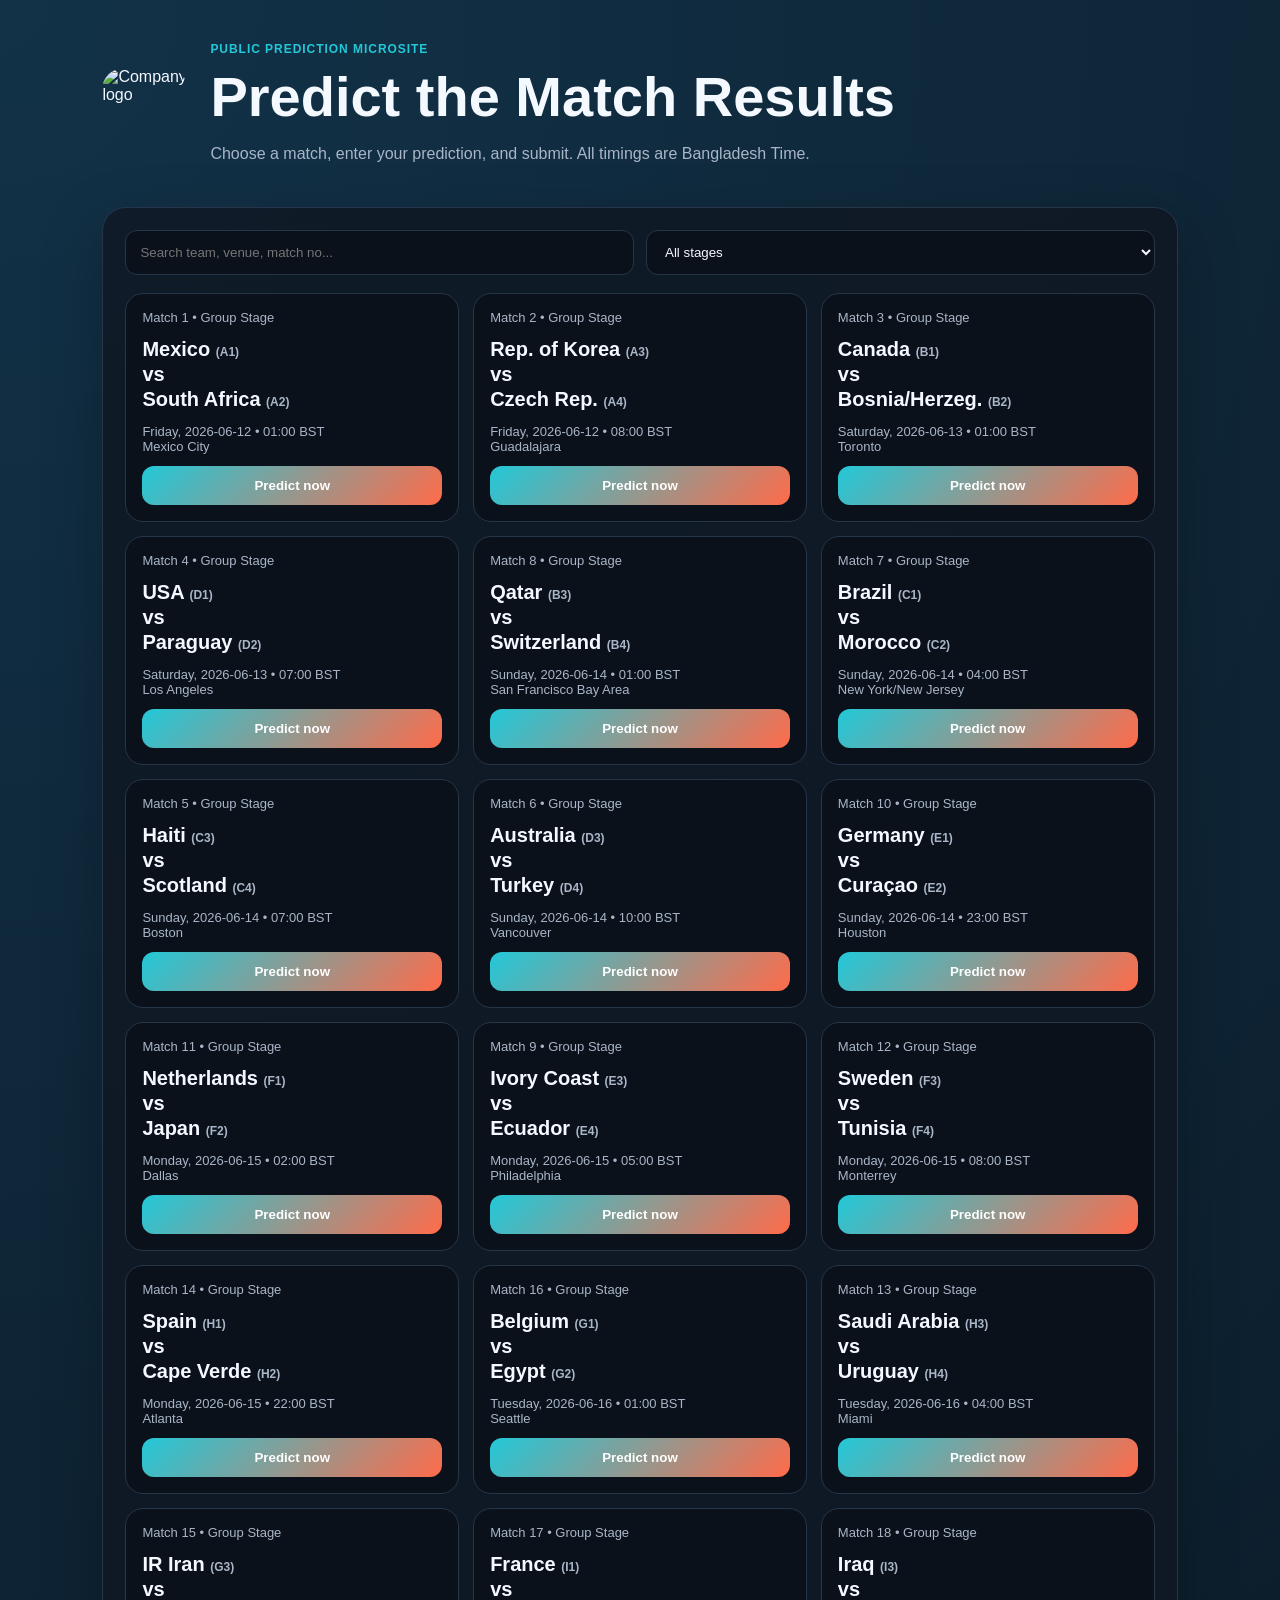
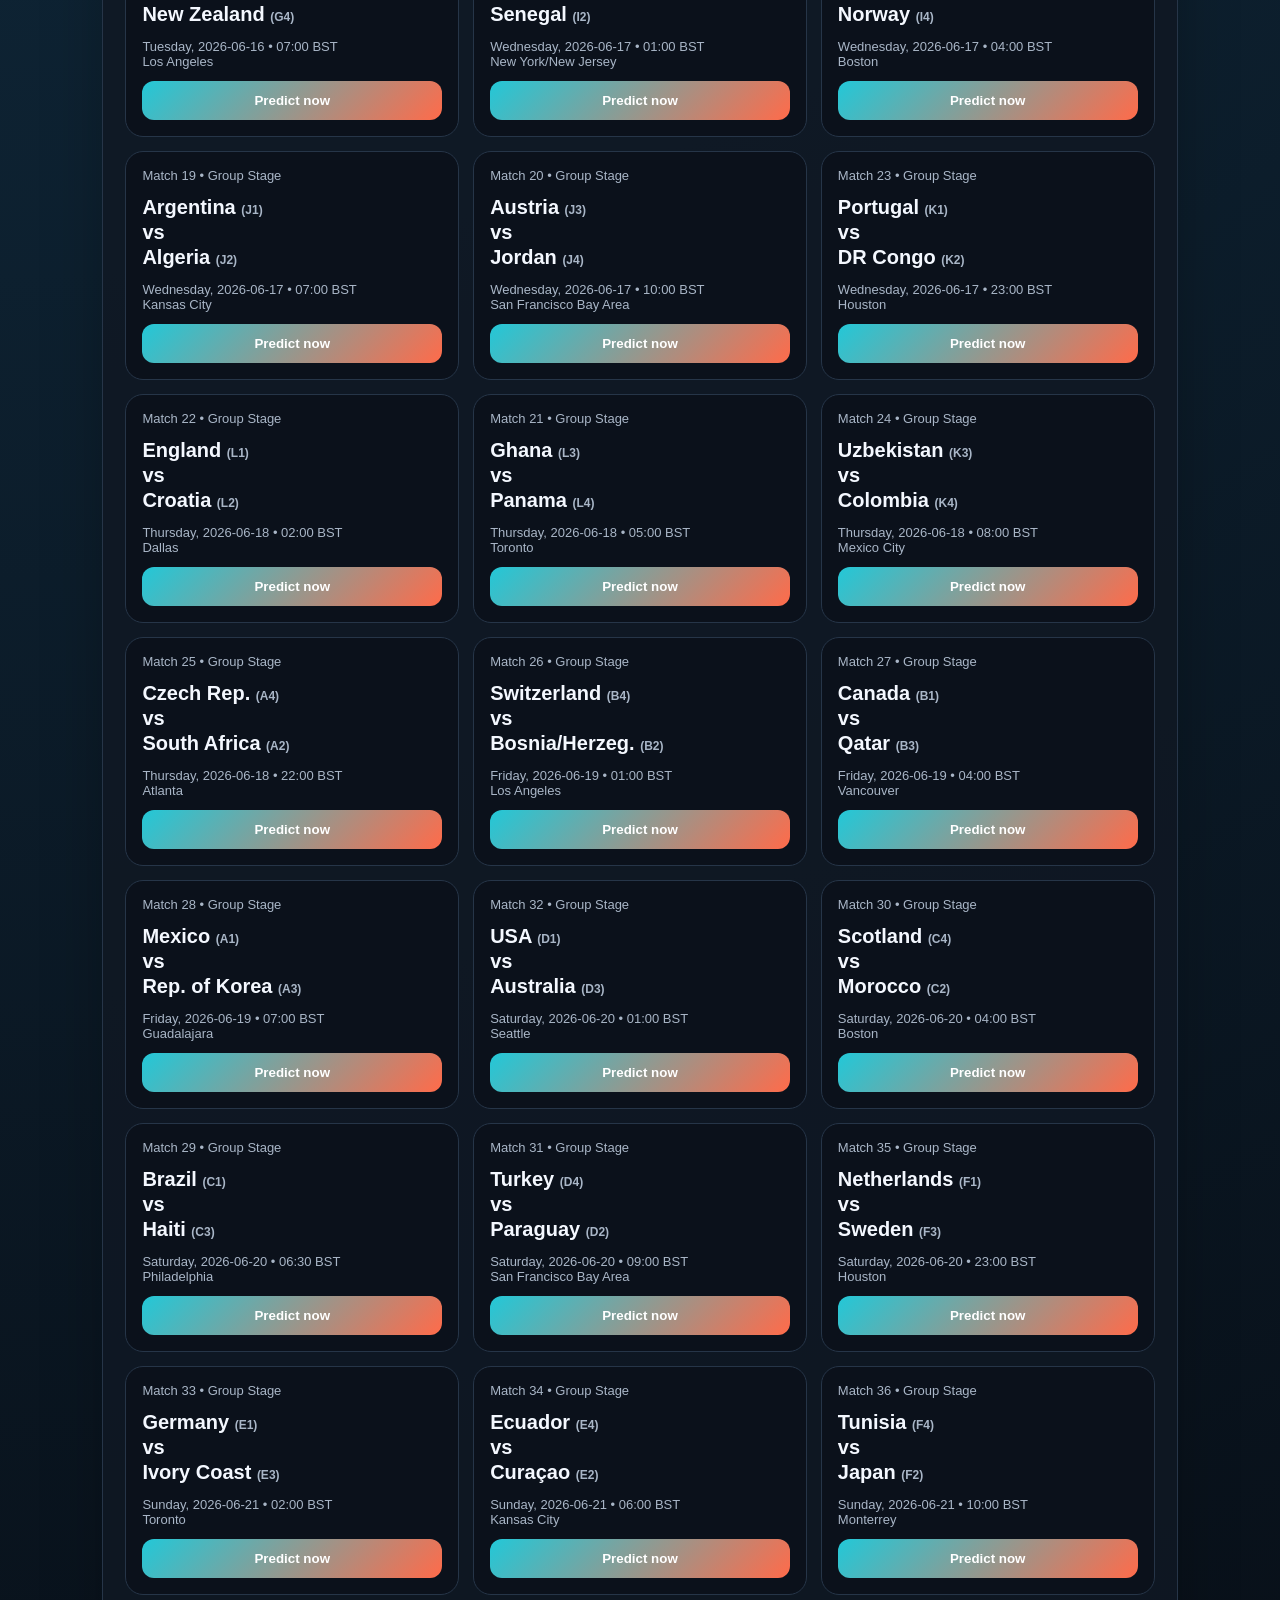
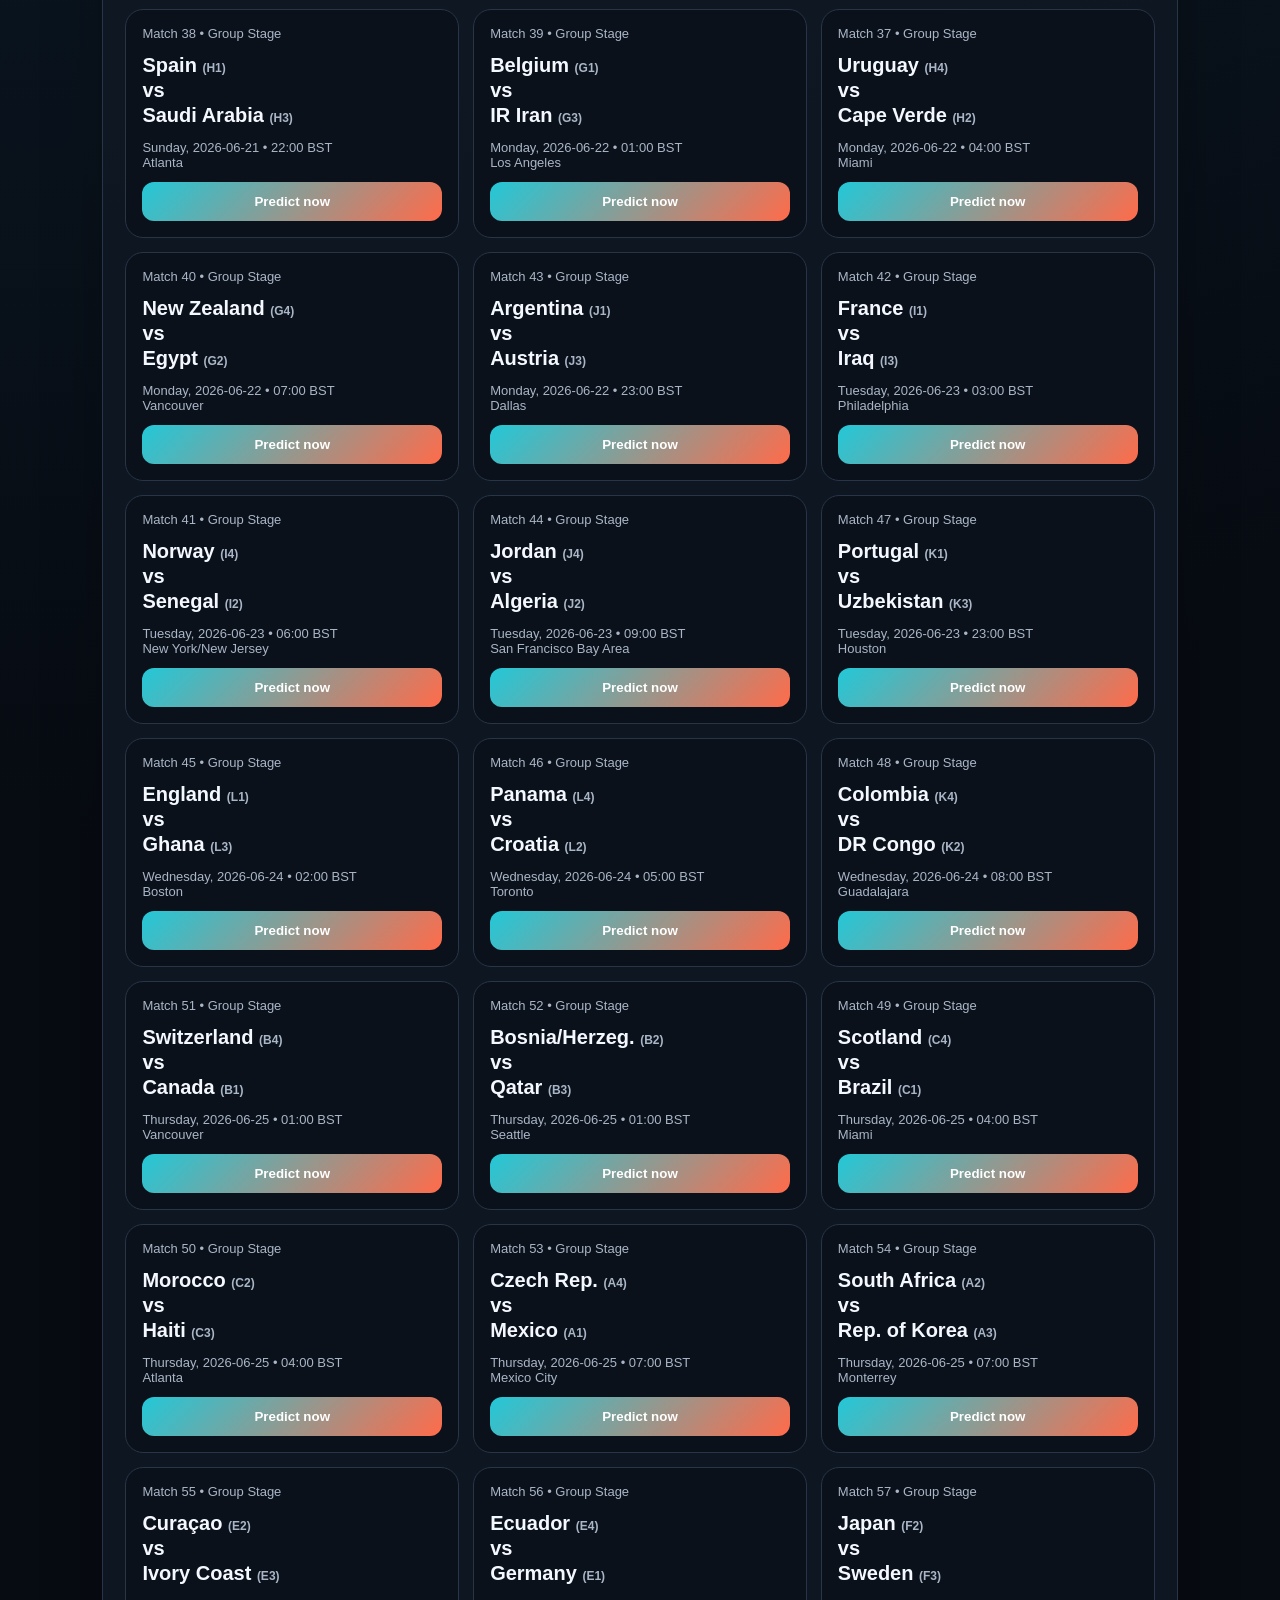
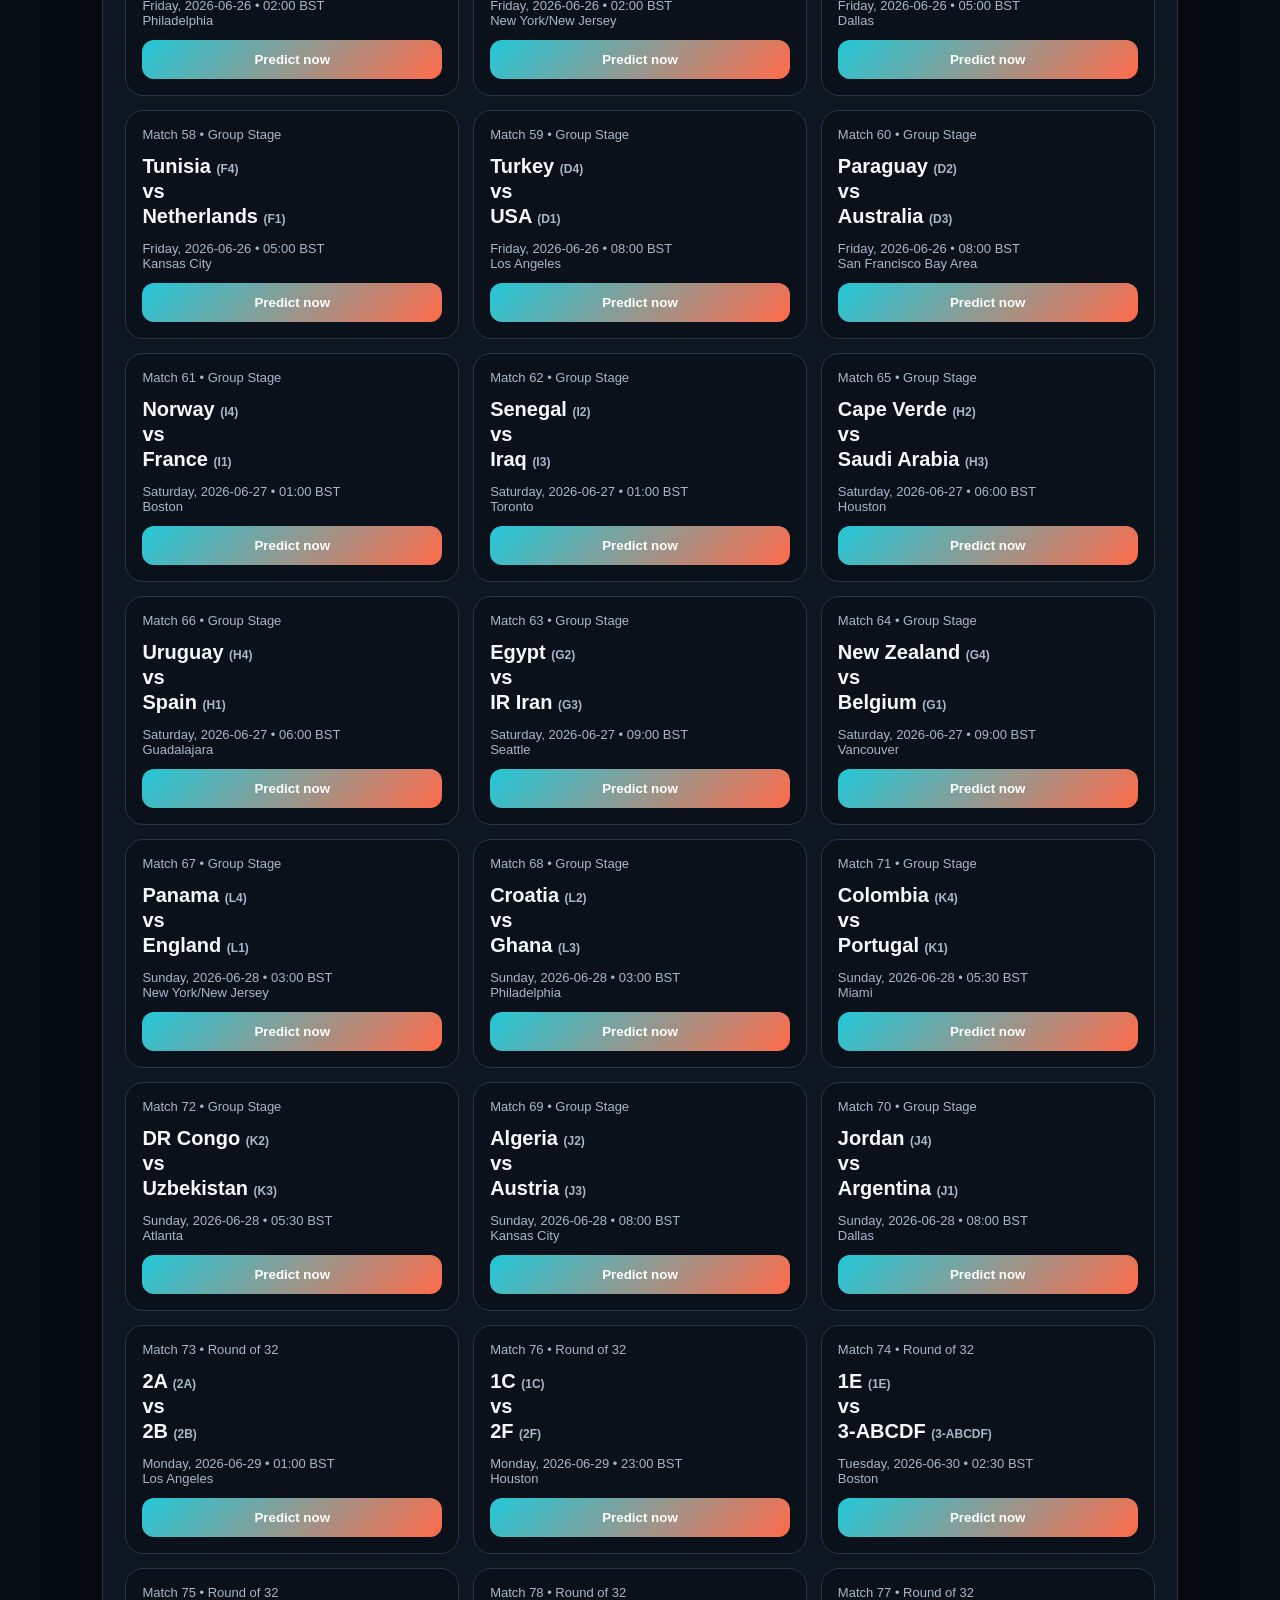
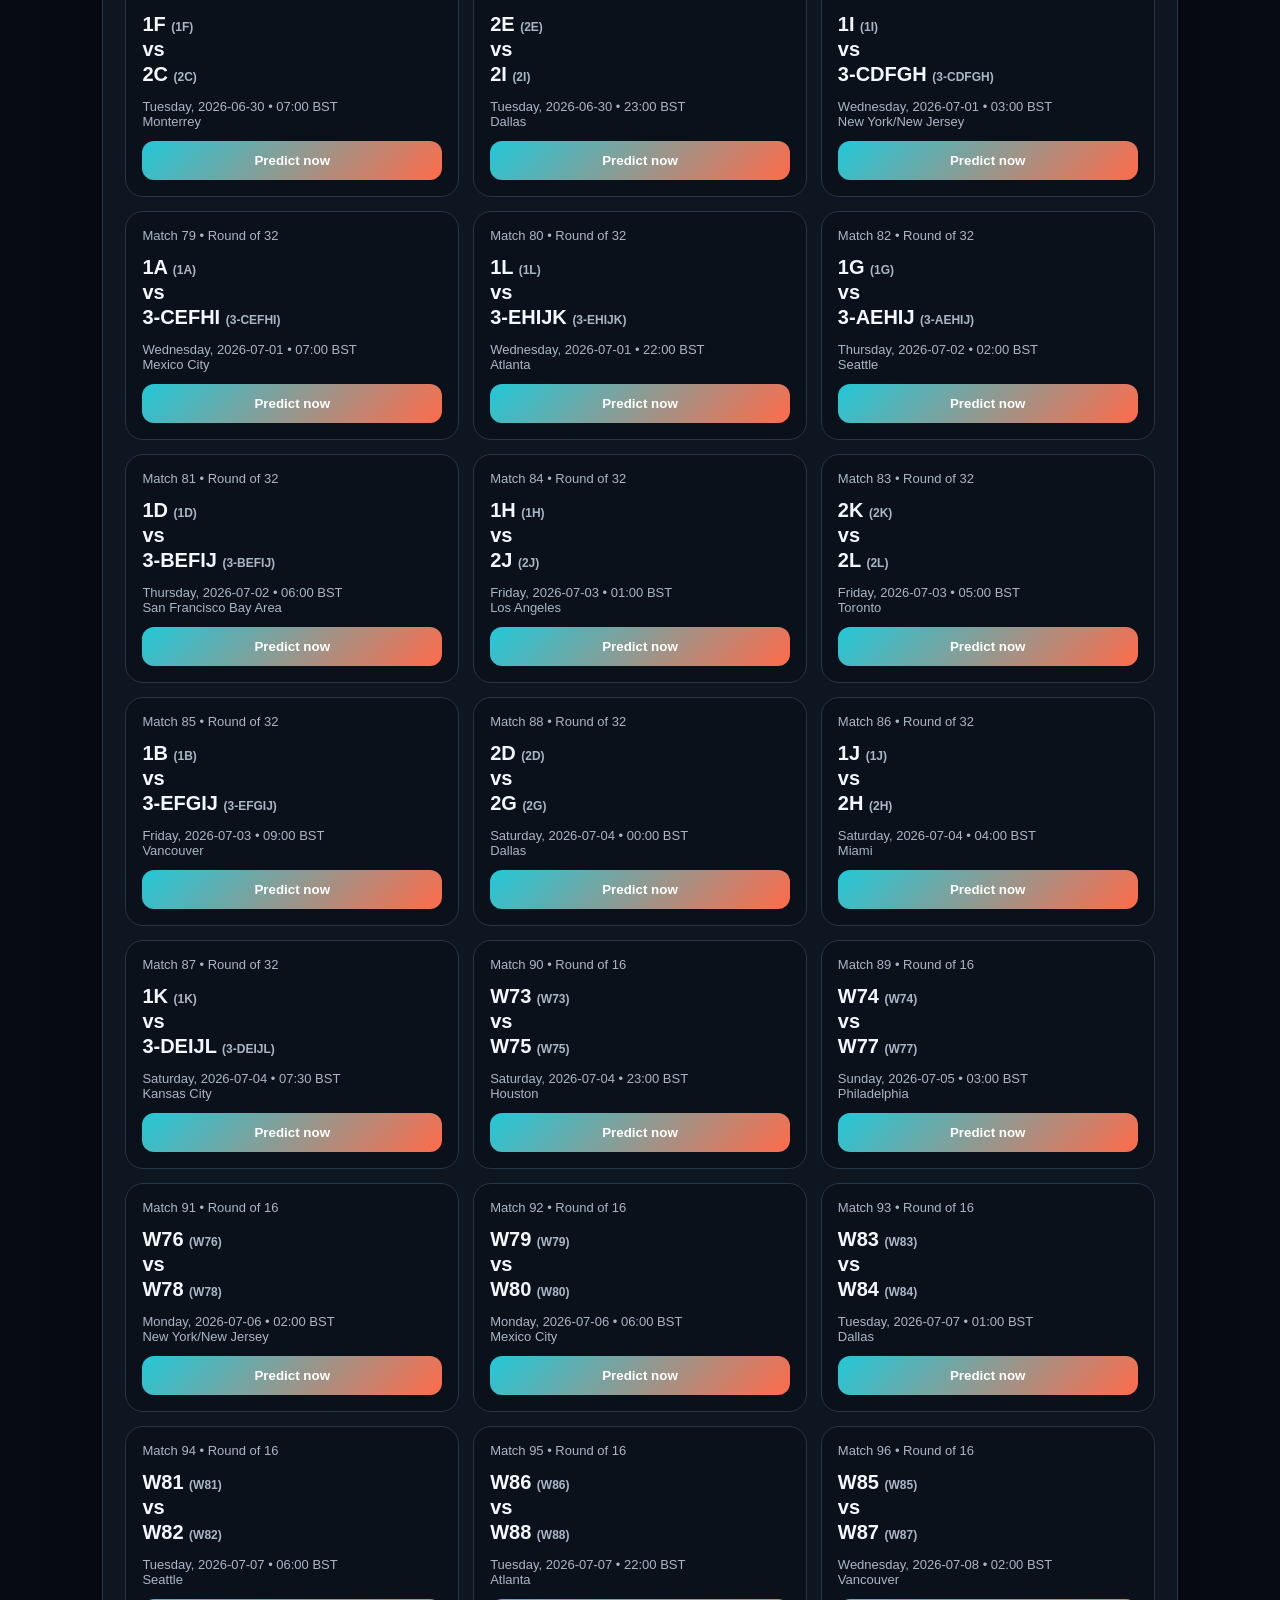
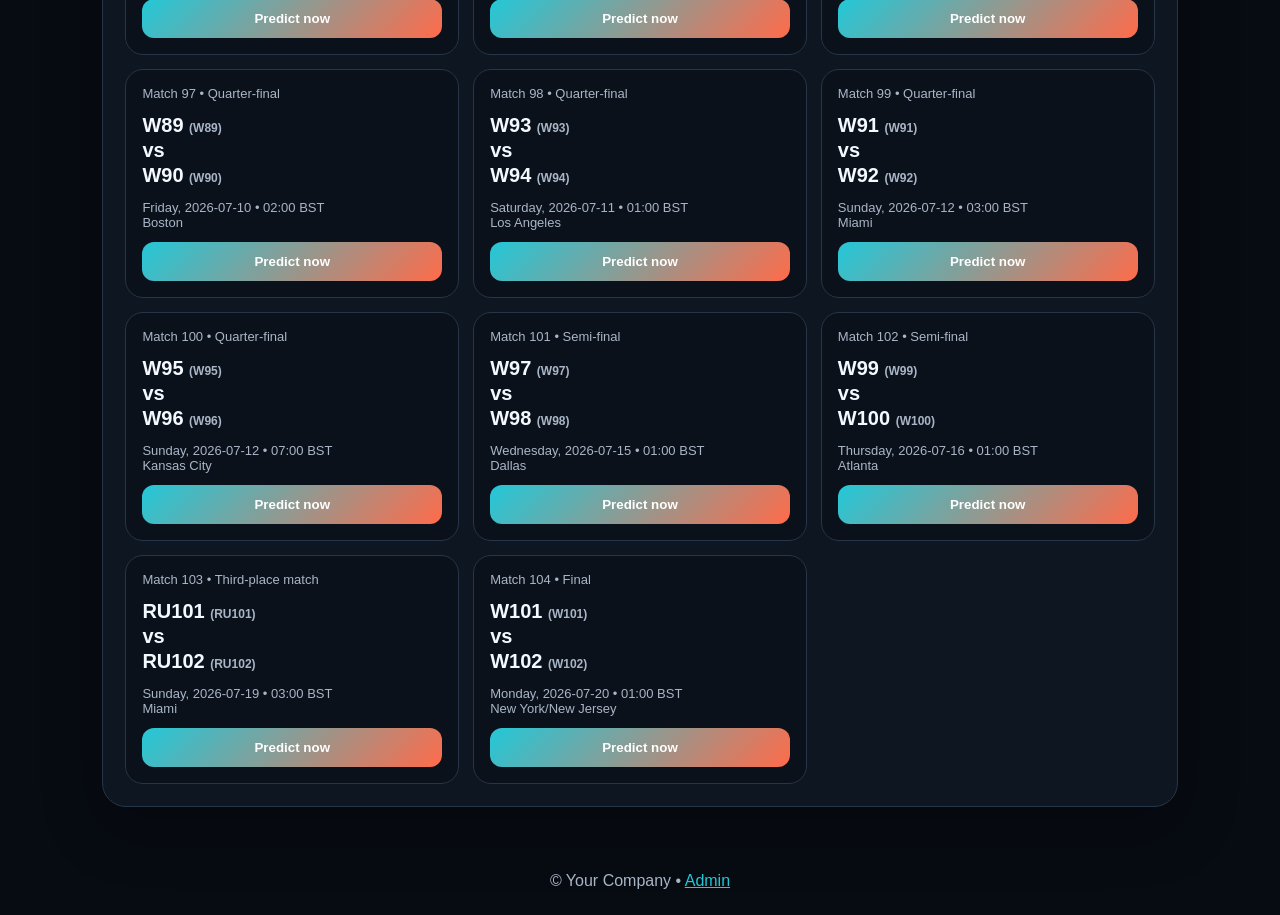
==== index.html @ 2a882a74 "Add files via upload" ====
<!doctype html><html lang="en"><head><meta charset="utf-8"><meta name="viewport" content="width=device-width,initial-scale=1"><title>Match Prediction</title><link rel="stylesheet" href="styles.css"></head><body><header class="hero"><img src="assets/logo.jpg" alt="Company logo"><div><p class="eyebrow">Public Prediction Microsite</p><h1>Predict the Match Results</h1><p>Choose a match, enter your prediction, and submit. All timings are Bangladesh Time.</p></div></header><main><section class="panel"><div class="toolbar"><input id="search" placeholder="Search team, venue, match no..."><select id="stageFilter"><option value="">All stages</option></select></div><div id="matches" class="grid"></div></section></main><div id="modal" class="modal hidden"><form id="predictionForm" class="modal-card"><button type="button" class="close" id="closeModal">×</button><h2 id="modalTitle">Prediction</h2><p id="modalMeta"></p><input type="hidden" id="matchNo"><label>Your name<input id="name" required maxlength="80"></label><label>Email / phone<input id="contact" required maxlength="120"></label><div class="score-row"><label>Team 1 score<input id="score1" type="number" min="0" max="99" required></label><label>Team 2 score<input id="score2" type="number" min="0" max="99" required></label></div><label>Predicted winner<select id="winner" required></select></label><label>Comment / tie-breaker<textarea id="comment" maxlength="300" placeholder="Optional"></textarea></label><button id="submitBtn" class="primary" type="submit">Submit Prediction</button><p id="formMsg" class="msg"></p></form></div><footer>© Your Company • <a href="admin.html">Admin</a></footer><script src="config.js"></script><script src="schedule.js"></script><script src="app.js"></script></body></html>
---- styles.css ----
:root{--bg:#070b12;--panel:#101824;--text:#f4f8ff;--muted:#a9b6c7;--line:#263548;--accent:#22c8d8;--accent2:#ff6b4a}*{box-sizing:border-box}body{margin:0;font-family:Inter,Arial,sans-serif;background:radial-gradient(circle at top left,#123248,#070b12 45%);color:var(--text)}.hero{display:flex;gap:22px;align-items:center;padding:42px 8vw 28px}.hero img{width:86px;height:86px;border-radius:22px;object-fit:cover}.eyebrow{margin:0 0 8px;color:var(--accent);font-weight:700;letter-spacing:.08em;text-transform:uppercase;font-size:12px}h1{margin:0;font-size:clamp(30px,5vw,56px)}.hero p:last-child{color:var(--muted);max-width:720px}.panel{margin:0 8vw 40px;background:rgba(16,24,36,.86);border:1px solid var(--line);border-radius:24px;padding:22px;box-shadow:0 20px 60px rgba(0,0,0,.25)}.toolbar{display:flex;gap:12px;margin-bottom:18px}.toolbar input,.toolbar select,input,select,textarea{width:100%;padding:13px 14px;border-radius:12px;border:1px solid var(--line);background:#0b111b;color:var(--text);outline:none}.grid{display:grid;grid-template-columns:repeat(auto-fill,minmax(280px,1fr));gap:14px}.card{border:1px solid var(--line);background:#0b111b;border-radius:18px;padding:16px;display:flex;flex-direction:column;gap:12px}.meta{color:var(--muted);font-size:13px}.teams{font-size:20px;font-weight:800;line-height:1.25}.code{color:var(--muted);font-size:12px}.card button,.primary{border:0;border-radius:12px;padding:12px 16px;background:linear-gradient(135deg,var(--accent),var(--accent2));color:white;font-weight:800;cursor:pointer}.modal{position:fixed;inset:0;background:rgba(0,0,0,.68);display:grid;place-items:center;padding:18px}.hidden{display:none}.modal-card{width:min(560px,100%);background:#101824;border:1px solid var(--line);border-radius:24px;padding:24px;position:relative}.close{position:absolute;right:18px;top:14px;background:none;border:0;color:white;font-size:28px;cursor:pointer}.modal-card label{display:block;margin:12px 0 6px;color:var(--muted);font-size:14px}.score-row{display:grid;grid-template-columns:1fr 1fr;gap:12px}.msg{min-height:22px;color:var(--accent)}footer{text-align:center;color:var(--muted);padding:25px}footer a{color:var(--accent)}@media(max-width:650px){.hero{align-items:flex-start;flex-direction:column}.toolbar,.score-row{grid-template-columns:1fr;display:grid}}
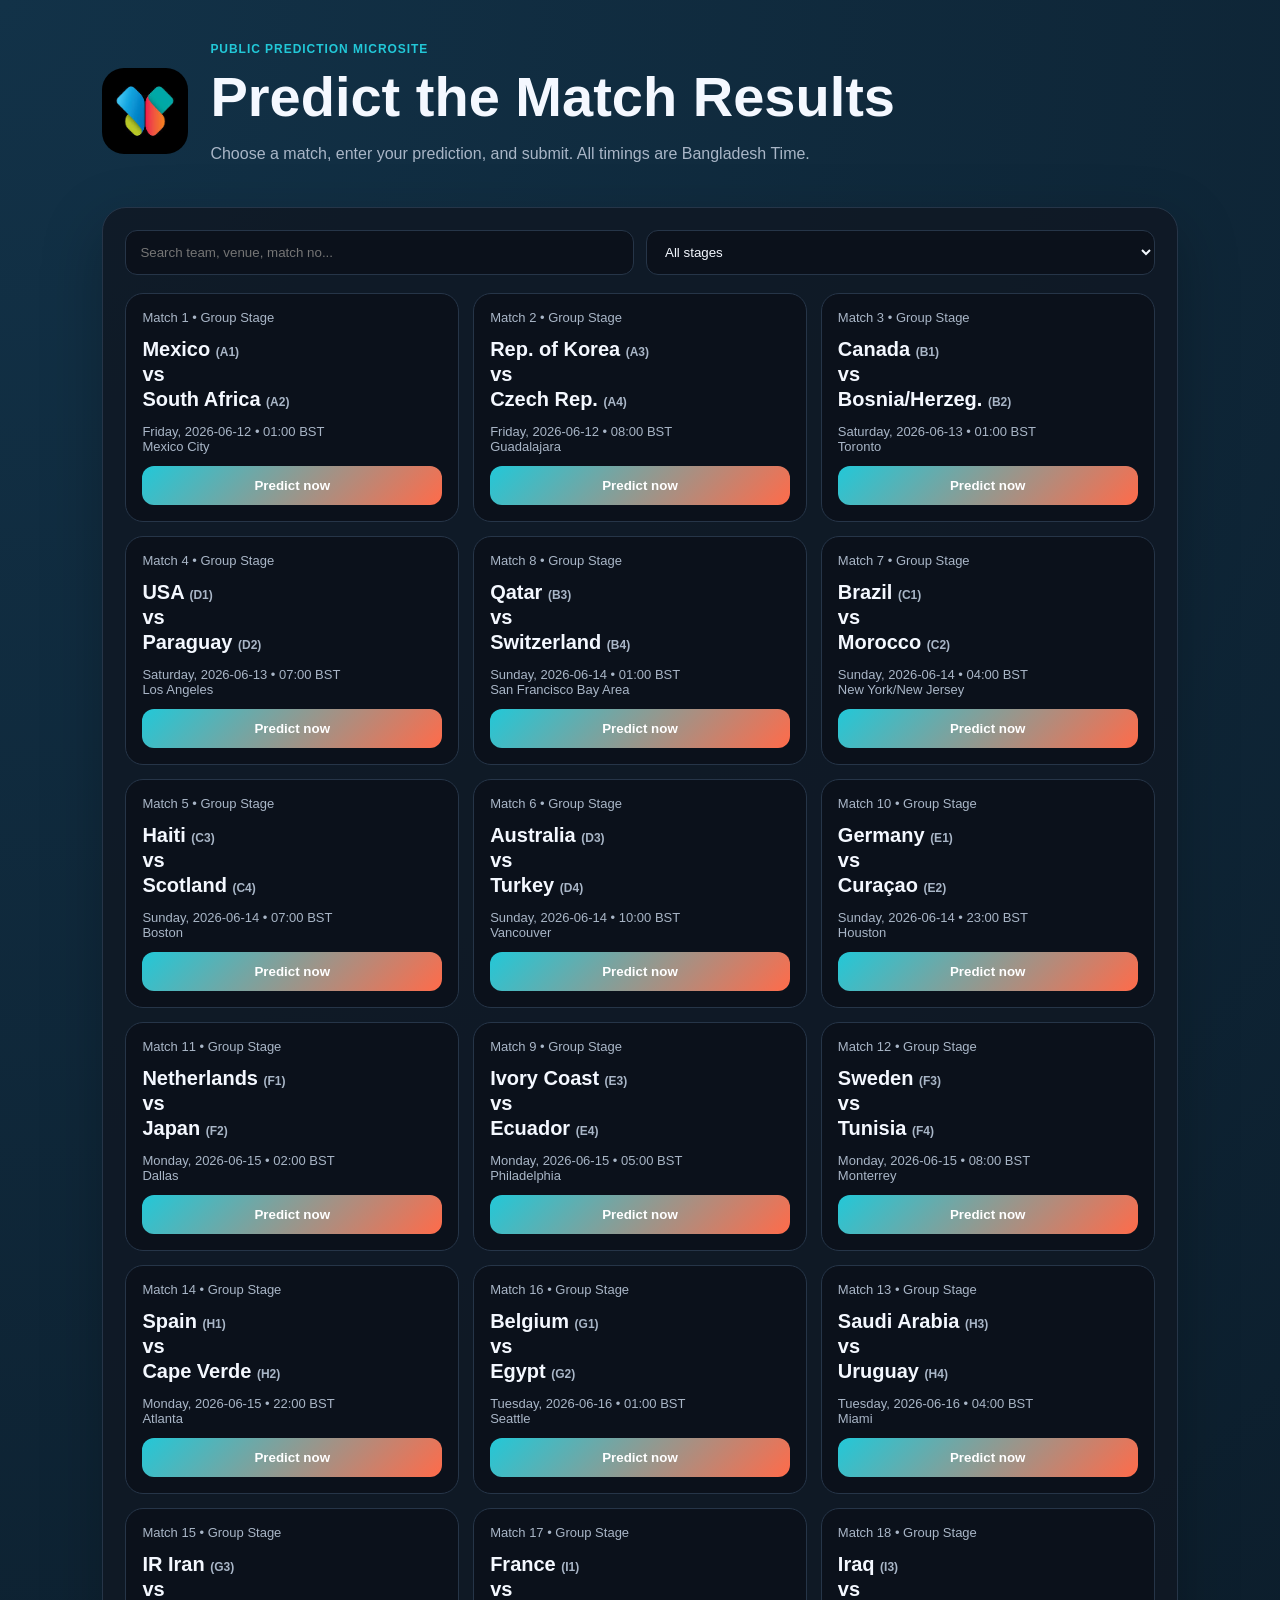
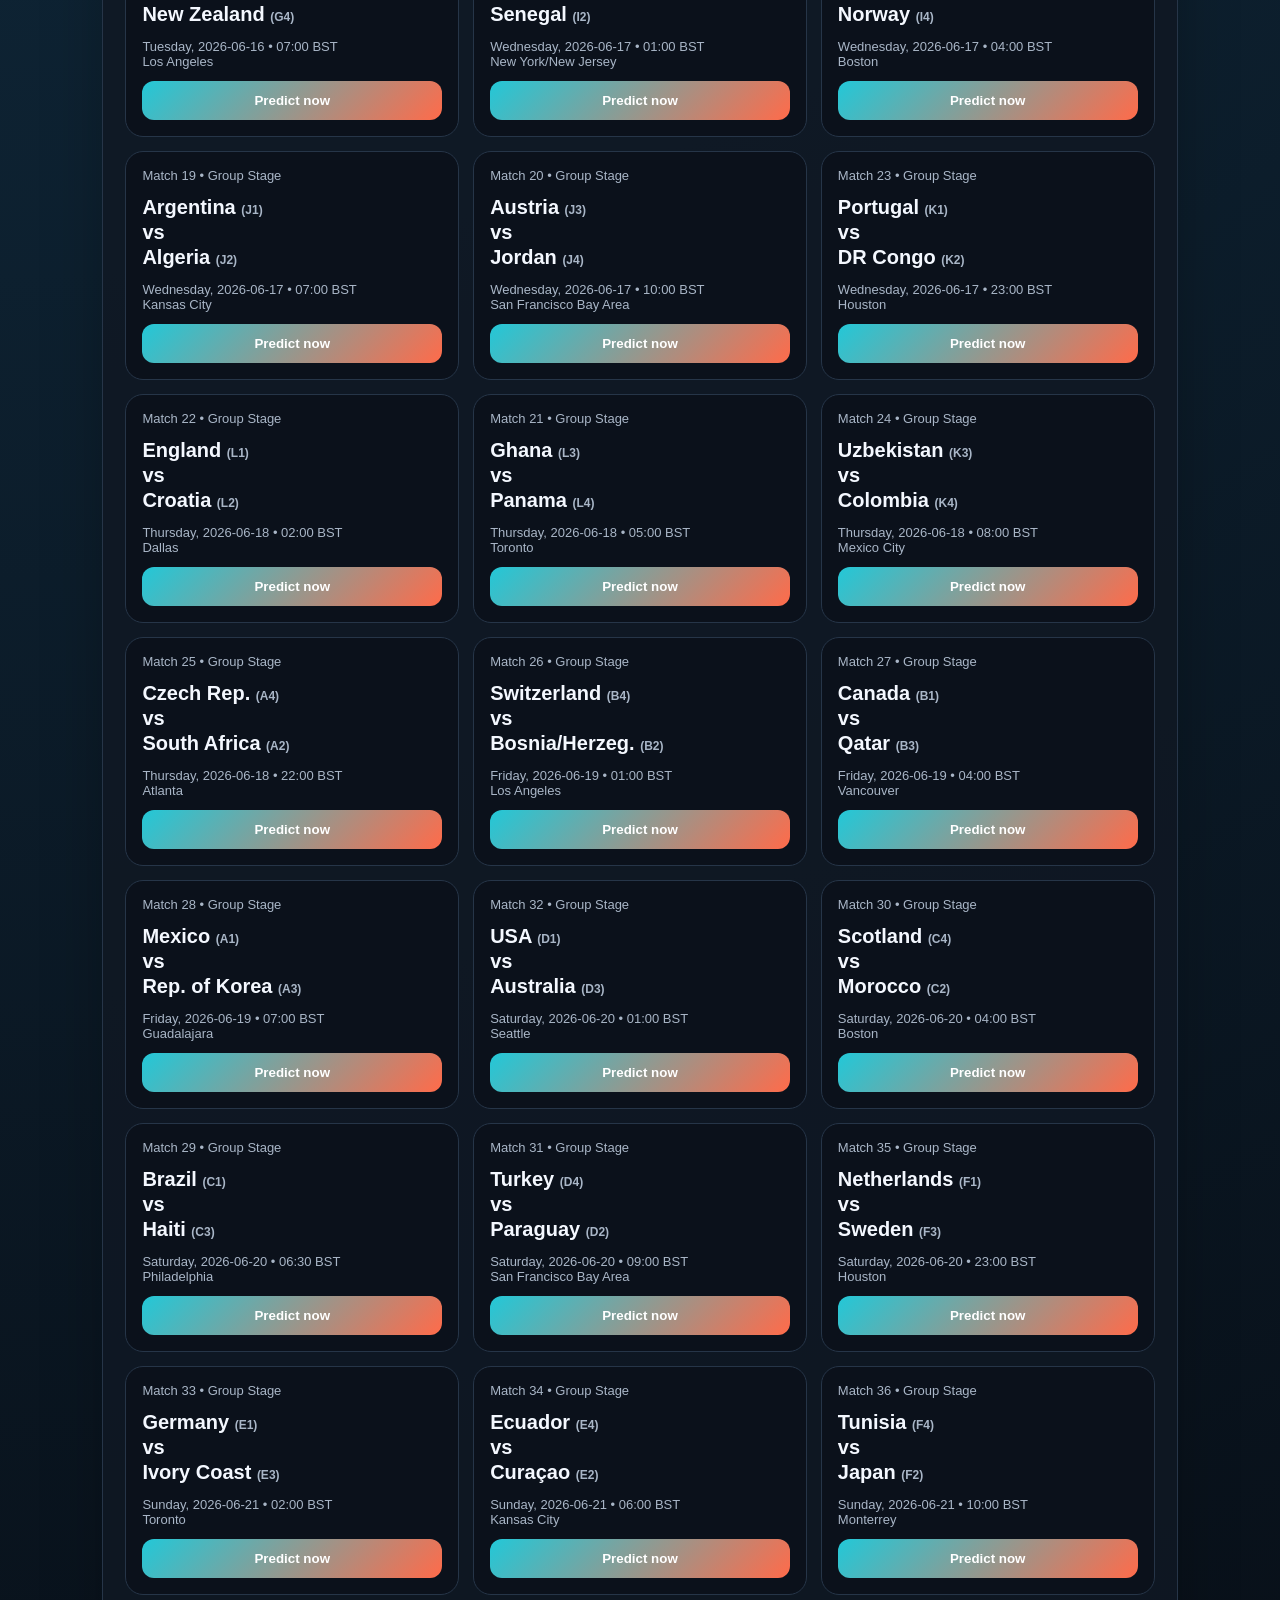
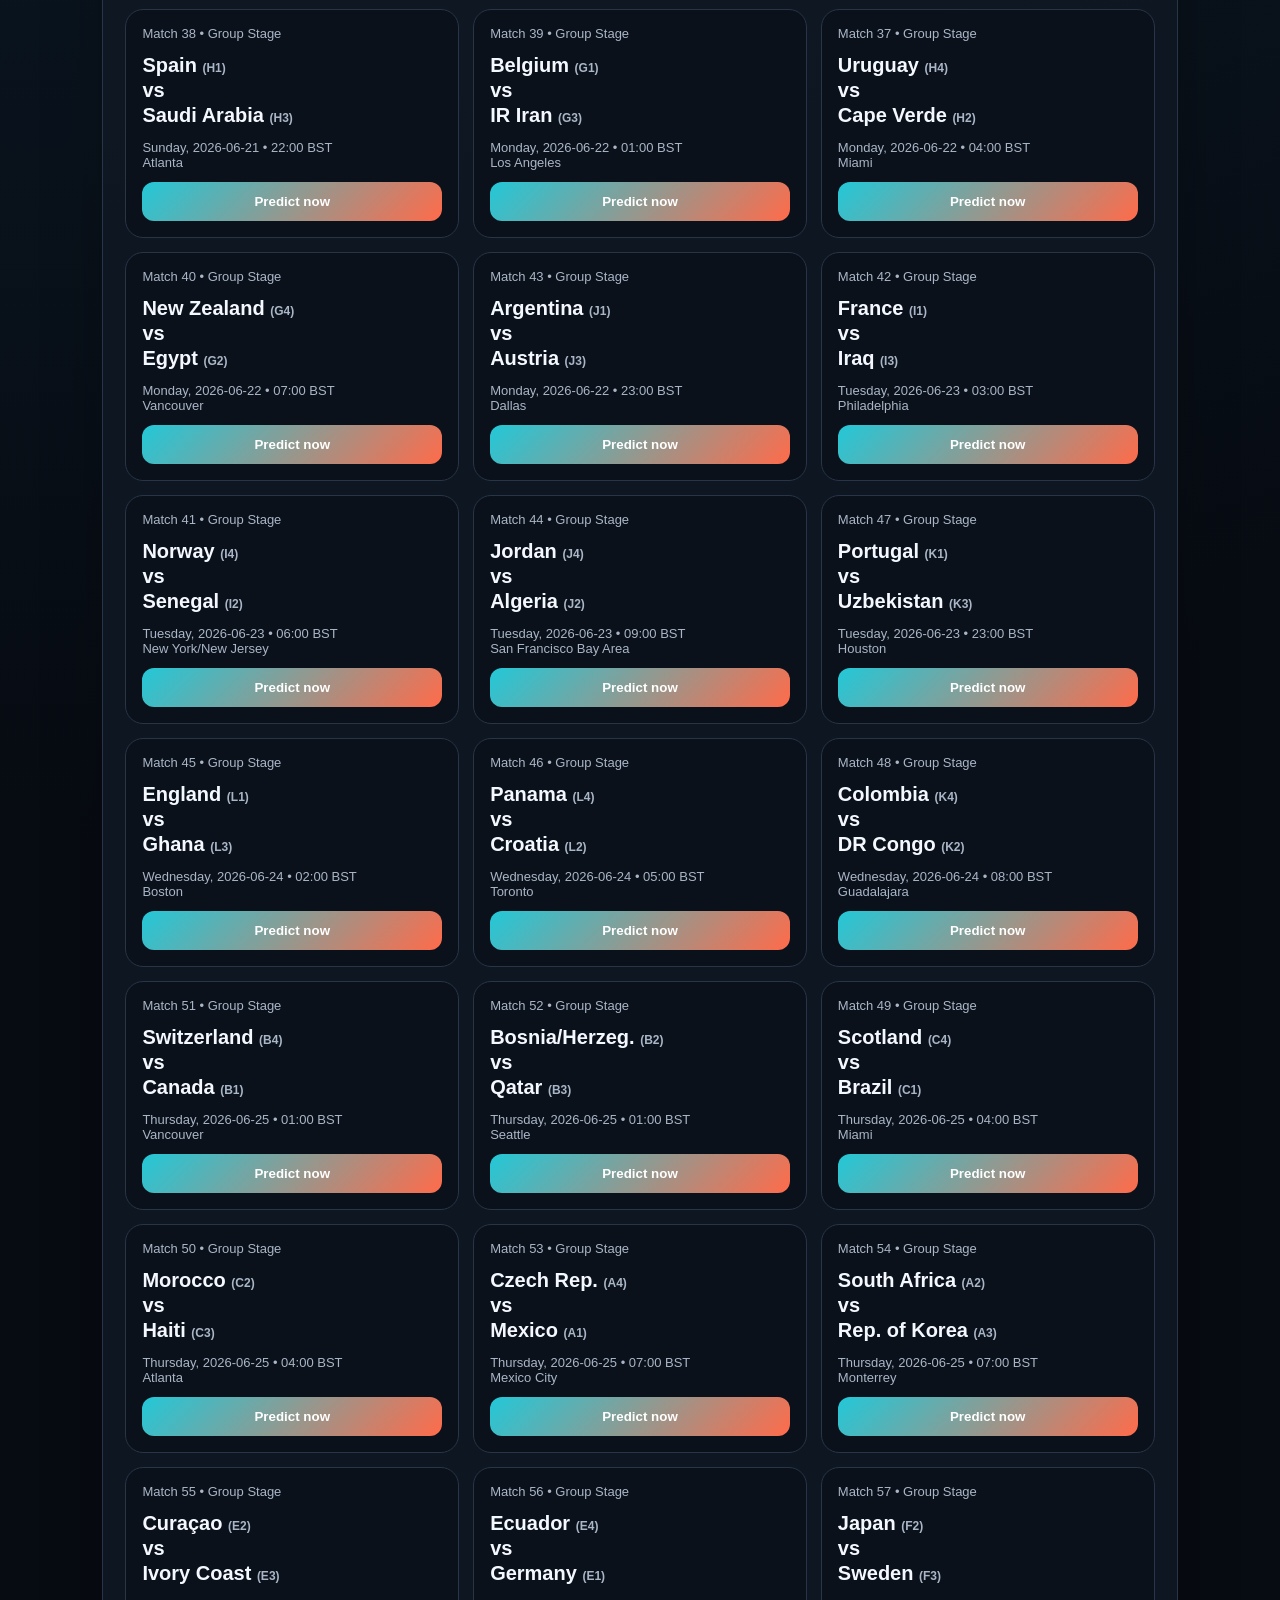
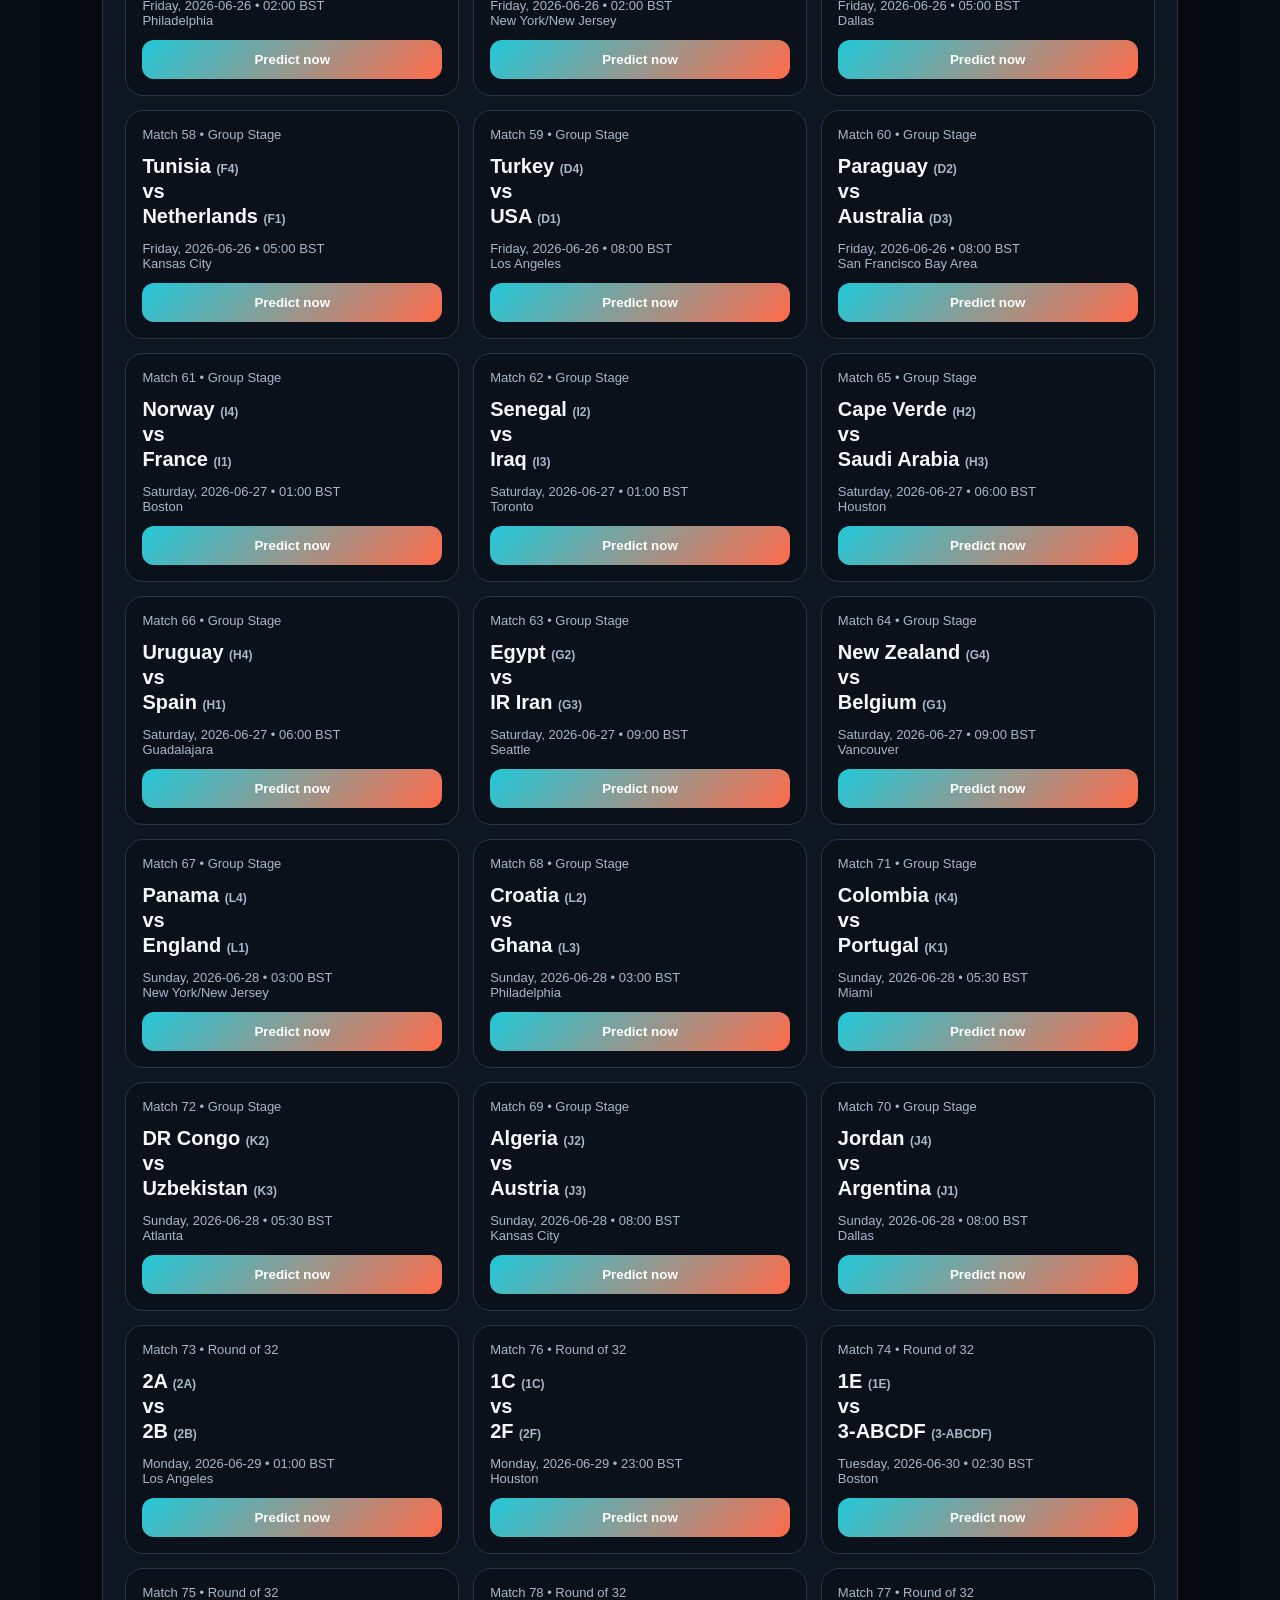
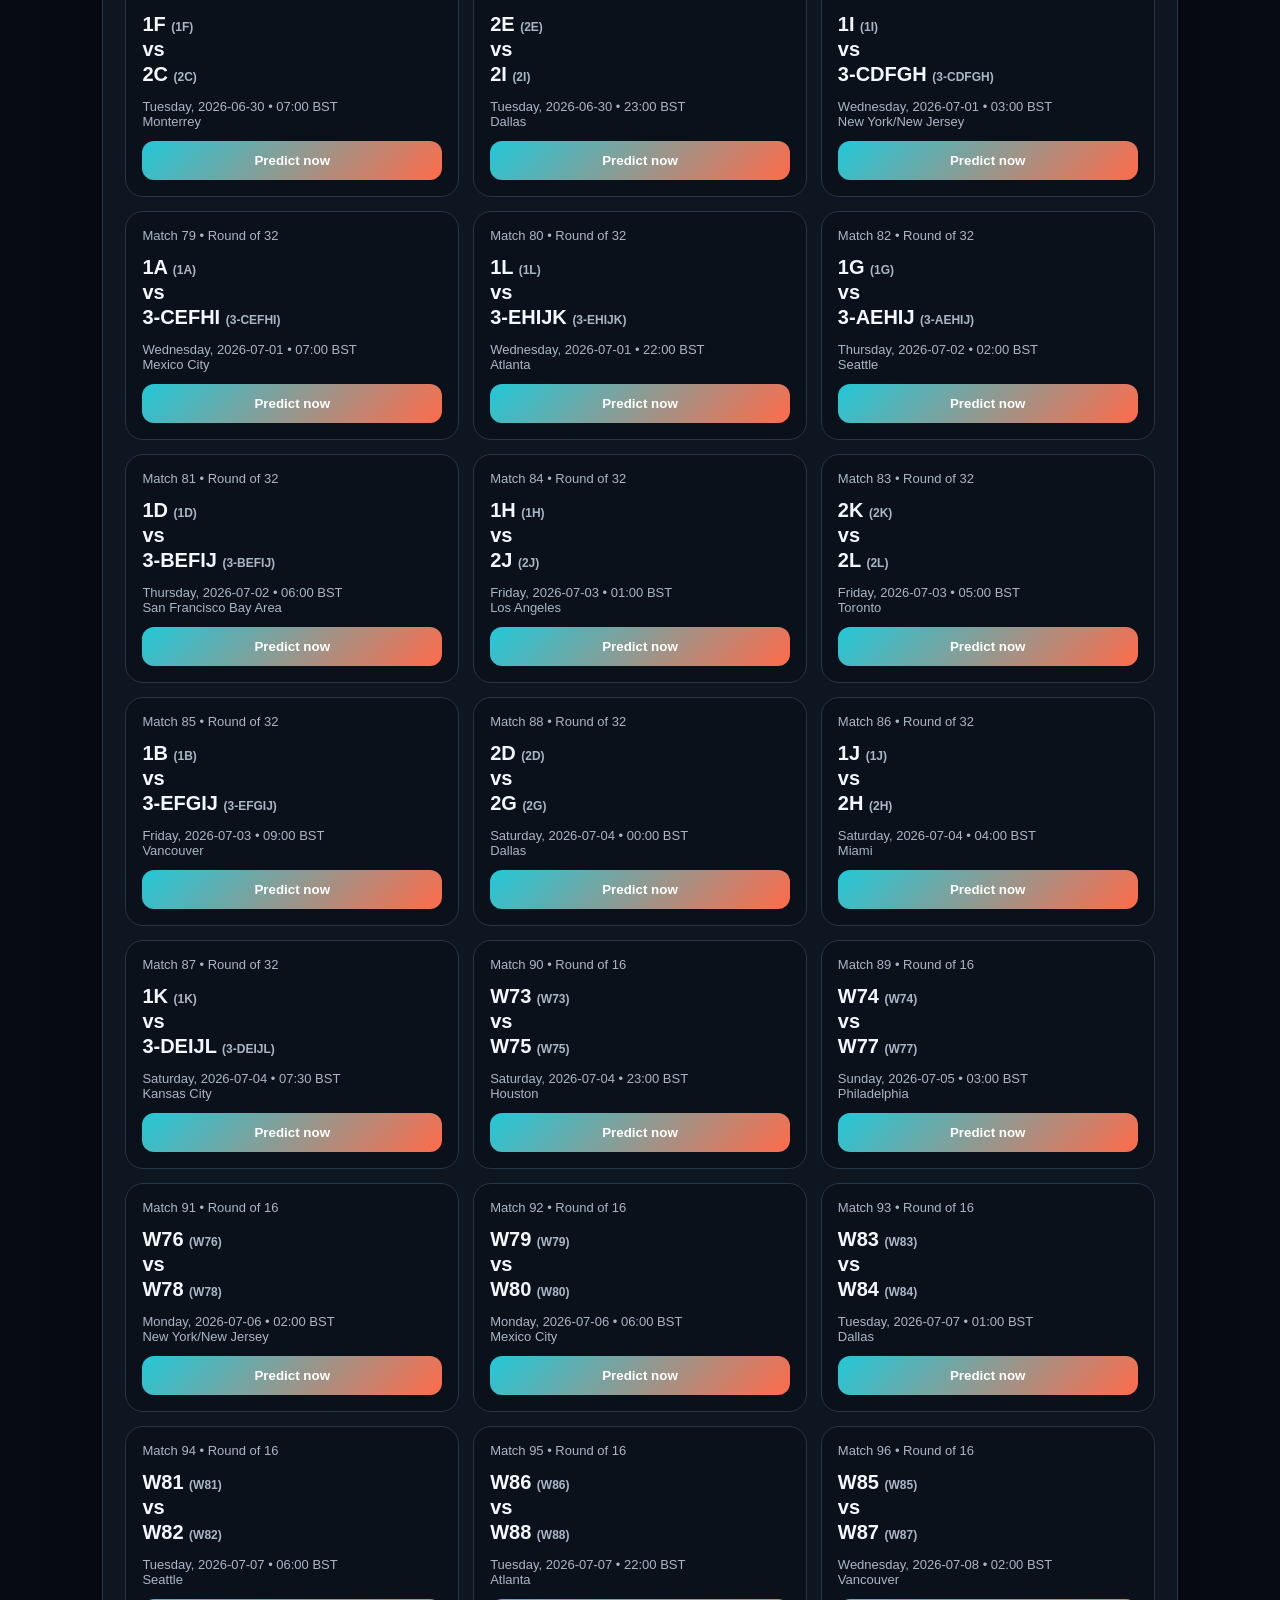
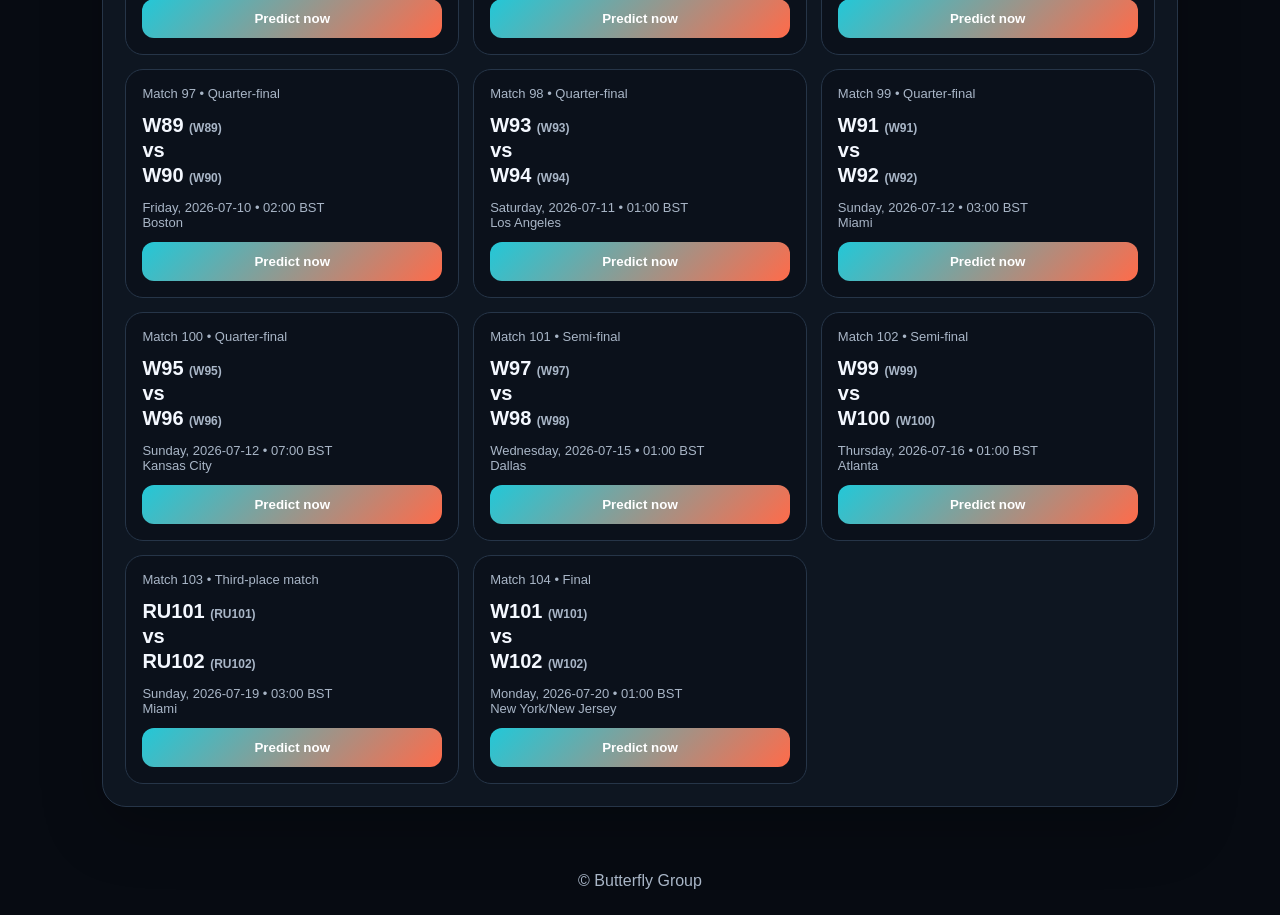
==== commit 99dd7054: "Add files via upload" ====
--- a/index.html
+++ b/index.html
@@ -1 +1 @@
-<!doctype html><html lang="en"><head><meta charset="utf-8"><meta name="viewport" content="width=device-width,initial-scale=1"><title>Match Prediction</title><link rel="stylesheet" href="styles.css"></head><body><header class="hero"><img src="assets/logo.jpg" alt="Company logo"><div><p class="eyebrow">Public Prediction Microsite</p><h1>Predict the Match Results</h1><p>Choose a match, enter your prediction, and submit. All timings are Bangladesh Time.</p></div></header><main><section class="panel"><div class="toolbar"><input id="search" placeholder="Search team, venue, match no..."><select id="stageFilter"><option value="">All stages</option></select></div><div id="matches" class="grid"></div></section></main><div id="modal" class="modal hidden"><form id="predictionForm" class="modal-card"><button type="button" class="close" id="closeModal">×</button><h2 id="modalTitle">Prediction</h2><p id="modalMeta"></p><input type="hidden" id="matchNo"><label>Your name<input id="name" required maxlength="80"></label><label>Email / phone<input id="contact" required maxlength="120"></label><div class="score-row"><label>Team 1 score<input id="score1" type="number" min="0" max="99" required></label><label>Team 2 score<input id="score2" type="number" min="0" max="99" required></label></div><label>Predicted winner<select id="winner" required></select></label><label>Comment / tie-breaker<textarea id="comment" maxlength="300" placeholder="Optional"></textarea></label><button id="submitBtn" class="primary" type="submit">Submit Prediction</button><p id="formMsg" class="msg"></p></form></div><footer>© Your Company • <a href="admin.html">Admin</a></footer><script src="config.js"></script><script src="schedule.js"></script><script src="app.js"></script></body></html>
+<!doctype html><html lang="en"><head><meta charset="utf-8"><meta name="viewport" content="width=device-width,initial-scale=1"><title>Match Prediction</title><link rel="stylesheet" href="styles.css"></head><body><header class="hero"><img src="./assets/logo.jpg" alt="Company logo" onerror="this.onerror=null;this.src='./logo.jpg';"><div><p class="eyebrow">Public Prediction Microsite</p><h1>Predict the Match Results</h1><p>Choose a match, enter your prediction, and submit. All timings are Bangladesh Time.</p></div></header><main><section class="panel"><div class="toolbar"><input id="search" placeholder="Search team, venue, match no..."><select id="stageFilter"><option value="">All stages</option></select></div><div id="matches" class="grid"></div></section></main><div id="modal" class="modal hidden"><form id="predictionForm" class="modal-card"><button type="button" class="close" id="closeModal">×</button><h2 id="modalTitle">Prediction</h2><p id="modalMeta"></p><input type="hidden" id="matchNo"><label>Your name<input id="name" required maxlength="80"></label><label>Email / phone<input id="contact" required maxlength="120"></label><div class="score-row"><label>Team 1 score<input id="score1" type="number" min="0" max="99" required></label><label>Team 2 score<input id="score2" type="number" min="0" max="99" required></label></div><label>Predicted winner<select id="winner" required></select></label><label>Comment / tie-breaker<textarea id="comment" maxlength="300" placeholder="Optional"></textarea></label><button id="submitBtn" class="primary" type="submit">Submit Prediction</button><p id="formMsg" class="msg"></p></form></div><footer>© Butterfly Group</footer><script src="config.js"></script><script src="schedule.js"></script><script src="app.js"></script></body></html>
